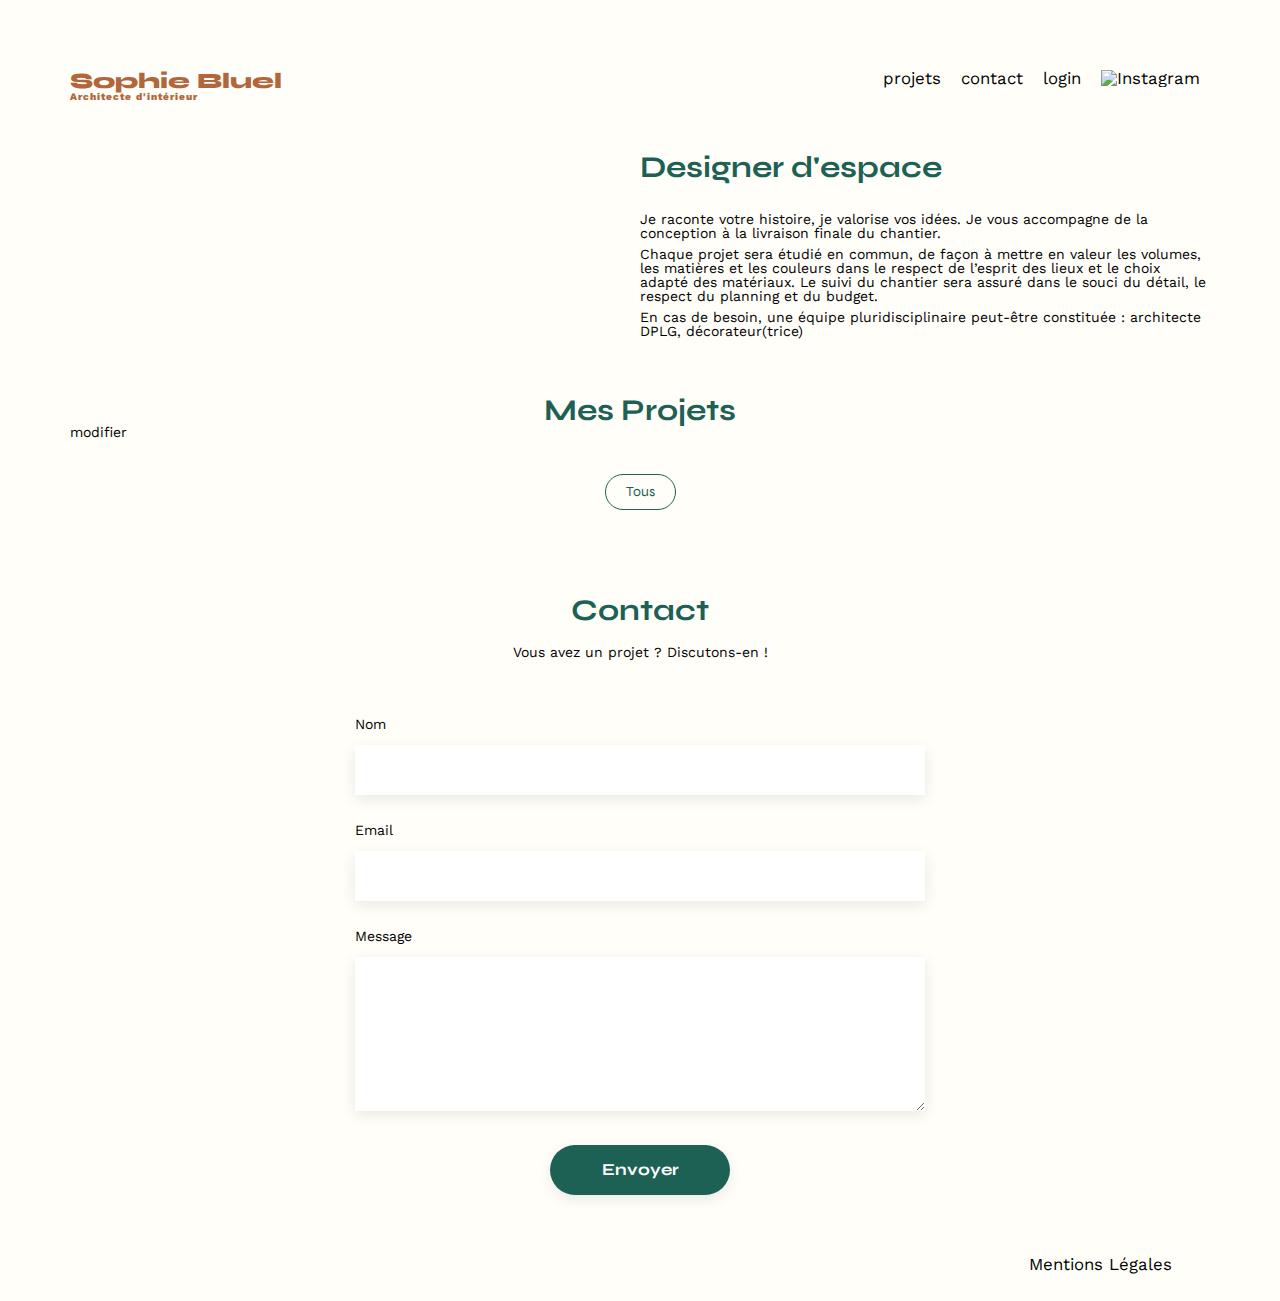
==== FrontEnd/index.html @ c0ee8204 "Ajout d'un cursor pointer pour rendre les bouton fermer et précèdent de la modale plus interactifs" ====
<!DOCTYPE html>
<html lang="fr">
<head>
	<meta charset="UTF-8">
	<title>Sophie Bluel - Architecte d'intérieur</title>
	<meta name="viewport" content="width=device-width, initial-scale=1.0">
	<link rel="preconnect" href="https://fonts.googleapis.com">
	<link rel="preconnect" href="https://fonts.gstatic.com" crossorigin>
	<script src="https://kit.fontawesome.com/dfe884a656.js" crossorigin="anonymous"></script>
	<link href="https://fonts.googleapis.com/css2?family=Syne:wght@700;800&family=Work+Sans&display=swap" rel="stylesheet">
	<meta name="description" content="">
	<link rel="stylesheet" href="./assets/style.css">
	<script src="./Javascript/app.js" defer></script>
</head>
<body>
<aside id="modal1" 
class="modal" 
aria-hidden="true" 
role="dialog" 
aria-labelledby="titlemodal"
style="display: none;"
>
	<div class="modal-wrapper js-modal-stop">
		<div class="gallery-modal">
			<div class="close-button-container">
				<button class="js-modal-close">
					<i class="fa-solid fa-xmark"></i>
				</button>
			</div>
			<h3>Galerie Photo</h3>
			<div class="modal-gallery"></div>
			<hr />
			<div class="modal-button-container">
				<button class="add-photo-button">Ajouter une photo</button>
			</div>
		</div>
		<!----> 
		<div class="add-modal" style="display: none;">
			<div class="modal-buttons-container">
				<button class="js-modal-back">
					<i class="fa-solid fa-arrow-left"></i>
				</button>
				<button class="js-modal-close">
					<i class="fa-solid fa-xmark"></i>
				</button>
			</div>

			<h3>Ajout photo</h3>
				<div class="form add-photo-form">
    				<form id="picture-form" action="#" method="post">
        				<div class="file-section">
            				<div id="photo-container"></div>
            				<div>
                				<i class="fa-regular fa-image picture-loaded"></i>
            				</div>
            				<label class="picture-loaded" for="file">+ Ajouter photo</label>
            				<input type="file" id="file" name="file" accept="image/png, image/jpeg" />
           					<p class="picture-loaded">jpg, png : 4mo max</p>
        				</div>

        				<label for="title">Titre</label>
        				<input type="text" name="title" id="title" />

        				<label for="category">Catégorie</label>
        				<select id="category" name="category" size="1">
            				<option value="1">Objets</option>
            				<option value="2">Appartements</option>
            				<option value="3">Hôtels & restaurants</option>
        				</select>
						<hr />
          				<input type="submit" value="Valider" />
    				</form>
				</div>
		</div>
	</div>
</aside>
<header>
	<h1>Sophie Bluel <span>Architecte d'intérieur</span></h1>
	<nav>
		<ul>
			<li><a href="index.html">projets</a></li>
			<li><a href="#contact">contact</a></li>
			<li class="login"><a href="login.html">login</a></li>
			<li><img src="./assets/icons/instagram.png" alt="Instagram"></li>
		</ul>
	</nav>
</header>
<main>
	<section id="introduction">
		<figure>
			<img src="./assets/images/sophie-bluel.png" alt="">
		</figure>
		<article>
			<h2>Designer d'espace</h2>
			<p>Je raconte votre histoire, je valorise vos idées. Je vous accompagne de la conception à la livraison finale du chantier.</p>
			<p>Chaque projet sera étudié en commun, de façon à mettre en valeur les volumes, les matières et les couleurs dans le respect de l’esprit des lieux et le choix adapté des matériaux. Le suivi du chantier sera assuré dans le souci du détail, le respect du planning et du budget.</p>
			<p>En cas de besoin, une équipe pluridisciplinaire peut-être constituée : architecte DPLG, décorateur(trice)</p>
		</article>
	</section>
	<section id="portfolio">
		<div class="projet-container">
			<h2>Mes Projets</h2>
			<p><i class="fa-regular fa-pen-to-square"></i>modifier</a></p>
		</div>
		<div class="div-container">
			<div class="tous">Tous</div>
	    </div>
	<div class="gallery">
		</div>
	</section>
	<section id="contact">
		<h2>Contact</h2>
		<p>Vous avez un projet ? Discutons-en !</p>
		<form action="#" method="post">
			<label for="name">Nom</label>
			<input type="text" name="name" id="name">
			<label for="email">Email</label>
			<input type="email" name="email" id="email">
			<label for="message">Message</label>
			<textarea name="message" id="message" cols="30" rows="10"></textarea>
			<input type="submit" value="Envoyer">
		</form>
	</section>
</main>

<footer>
	<nav>
		<ul>
			<li>Mentions Légales</li>
		</ul>
	</nav>
</footer>
</body>
</html>
---- FrontEnd/assets/style.css ----
.container {
    display: flex;
    align-items: center; /* Centre verticalement les éléments */
	justify-content: center;
}

.container h2 {
    text-align: center; /* Centre le texte à l'intérieur de h2 */
}

.container p {
    margin-left: 10px; /* Ajuste l'espace entre h2 et p selon vos besoins */
}
/* http://meyerweb.com/eric/tools/css/reset/
   v2.0 | 20110126
   License: none (public domain)
*/
* {
	box-sizing: border-box;
}

html, body, div, span, applet, object, iframe,
h1, h2, h3, h4, h5, h6, p, blockquote, pre,
a, abbr, acronym, address, big, cite, code,
del, dfn, em, img, ins, kbd, q, s, samp,
small, strike, strong, sub, sup, tt, var,
b, u, i, center,
dl, dt, dd, ol, ul, li,
fieldset, form, label, legend,
table, caption, tbody, tfoot, thead, tr, th, td,
article, aside, canvas, details, embed,
figure, figcaption, footer, header, hgroup,
menu, nav, output, ruby, section, summary,
time, mark, audio, video {
	margin: 0;
	padding: 0;
	border: 0;
	font-size: 100%;
	font: inherit;
	vertical-align: baseline;
}
a {
	color: black;
	text-decoration: none;
}
a:visited {
	color: black;
}
/* HTML5 display-role reset for older browsers */
article, aside, details, figcaption, figure,
footer, header, hgroup, menu, nav, section {
	display: block;
}
body {
	line-height: 1;
	background-color: #FFFEF8;
}
ol, ul {
	list-style: none;
}
blockquote, q {
	quotes: none;
}
blockquote:before, blockquote:after,
q:before, q:after {
	content: '';
	content: none;
}
table {
	border-collapse: collapse;
	border-spacing: 0;
}
/** end reset css**/
body {
	max-width: 1140px;
	margin:auto;
	font-family: 'Work Sans' ;
	font-size: 14px;
	margin-top: 70px;
}
header {
	display: flex;
	justify-content: space-between;
	margin: 50px 0
}
section {
	margin: 50px 0
}

h1{
	display: flex;
	flex-direction: column;
	font-family: 'Syne';
	font-size: 22px;
	font-weight: 800;
	color: #B1663C
}

h1 > span {
	font-family: 'Work Sans';
	font-size:10px;
	letter-spacing: 0.1em;
;
}

h2{
	font-family: 'Syne';
	font-weight: 700;
	font-size: 30px;
	color: #1D6154
}
nav ul {
	display: flex;
	align-items: center;
	list-style-type: none;

}
nav li {
	padding: 0 10px;
	font-size: 1.2em;
}

li:hover {
	color: #B1663C;
}
#introduction {
	display: flex;
	align-items: center;
}
#introduction figure {
	flex: 1
}
#introduction img {
	display: block;
	margin: auto;
	width: 80%;
}

#introduction article {
	flex: 1
}
#introduction h2 {
	margin-bottom: 1em;
}

#introduction p {
	margin-bottom: 0.5em;
}
#portfolio h2 {
	text-align: center;
}

.js-modal-2 {
	padding-top: 10px;
}

.div-container {
    min-width: 550px;
	width: 50%;
    display: flex;
    justify-content: space-evenly;
    margin: 35px auto;
}
.div-container > * {
	padding: 10px 20px;
	border: 1px solid #1D6154;
	border-radius: 25px;
	font-family: 'Syne';
	color: #1D6154;
	cursor: pointer;
}
.div-container > *:hover{
	background-color: #1D6154;
	color: white;
}

.active-filter {
	background-color: #1D6154;
	color: white;
}
.gallery {
	width: 100%;
	display: grid;
	grid-template-columns: 1fr 1fr 1fr;
	grid-column-gap: 20px;
	grid-row-gap: 20px;
}

.gallery img {
	width: 100%;
	height: 500px;
    overflow: hidden;
	object-fit: cover;
}

.close-button-container{
    display: flex;
    justify-content: flex-end;
}
.modal-buttons-container{
	display: flex;
    justify-content: space-between;
}


.projets-title {
	margin-bottom: 0;
}

.projets-container {
    display: flex;
    justify-content: center; /* Pour aligner verticalement les éléments */
    gap: 10px; /* Pour ajouter un espace entre les éléments, si nécessaire */
}

.projets-container p {
	cursor: pointer;
}


.js-modal-close {
    border: none;
    background-color: white;
    font-size: 18px;
	cursor: pointer;
}
.js-modal-back {
	border: none;
    background-color: white;
    font-size: 18px;
	cursor: pointer;
}
.modal-wrapper h3 {
    font-size: 18px;
    text-align: center;
    display: block;
    margin-bottom: 40px;
}
.modal-gallery {
    width: 100%;
	display: grid;
	grid-template-columns: 1fr 1fr 1fr 1fr 1fr;
	grid-column-gap: 20px;
	grid-row-gap: 20px;
}
.modal-gallery img {
	width: 100%;
}
.modal-wrapper hr {
    margin-top: 30px;
	width: 100%;
}
.modal-button-container{
    display: flex;
    justify-content: center;
}
.add-photo-button {
    padding: 10px 20px;
    margin-top: 10px;
    border: 1px solid #1D6154;
    border-radius: 25px;
    font-family: 'Syne';
    color: white;
    cursor: pointer;
    background-color: #1D6154;
    width: 250px;
}
.image-container {
    position: relative;
    display: inline-block;
}

.image-container img {
    display: block;
}

.image-container .overlay-icon {
    position: absolute;
    top: 6px; /* Ajustez cette valeur pour placer l'icône en fonction de vos besoins */
    right: 6px; /* Ajustez cette valeur pour placer l'icône en fonction de vos besoins */
    font-size: 16px; /* Ajustez cette valeur pour la taille de l'icône */
    cursor: pointer;
    background-color: black;
    color: white;
    padding: 4px;
    border-radius: 10%;
}
.form {
	width: 50%;
	margin: auto;
}
.form > * {
	text-align: center;
	
}
.form h2{
	margin-bottom: 20px;
}
.form form {
	text-align: left;
	margin-top:30px;
	display: flex;
	flex-direction: column;
}

.form input {
	height: 50px;
	font-size: 1.2em;
	border: none;
	box-shadow: 0px 4px 14px rgba(0, 0, 0, 0.09);
}

.form select {
	height: 50px;
	font-size: 1.2em;
	border: none;
	box-shadow: 0px 4px 14px rgba(0, 0, 0, 0.09);
}

.form label {
	margin: 2em 0 1em 0;
}
.form textarea {
	border: none;
	box-shadow: 0px 4px 14px rgba(0, 0, 0, 0.09);
}
.add-photo-form {
	width: 70%;
}
input[type="submit"]{
	font-family: 'Syne';
	font-weight: 700;
	color: white;
	background-color: #1D6154;
	margin : 2em auto ;
	width: 180px;
	text-align: center;
	border-radius: 60px ;
}

footer nav ul {
	display: flex;
	justify-content: flex-end;
	margin: 2em
}
#contact, 
#login {
	width: 50%;
margin: auto;
}
#contact > *, 
#login > * {
	text-align: center;

}
#contact h2,
#login h2{
	margin-bottom: 20px;
}
#contact form,
#login form {
	text-align: left;
	margin-top:30px;
	display: flex;
	flex-direction: column;
}

#contact input,
#login input {
	height: 50px;
	font-size: 1.2em;
	border: none;
	box-shadow: 0px 4px 14px rgba(0, 0, 0, 0.09);
}
#contact label,
#login label {
	margin: 2em 0 1em 0;
}
#contact textarea,
#login textarea {
	border: none;
	box-shadow: 0px 4px 14px rgba(0, 0, 0, 0.09);
}
.error-login {
	background-color: #B84947;
	color: white;
	display: flex;
	justify-content: center;
	padding: 10px;
}

.edit {
	background-color: black;
	color: white;
	height: 50px;
	display: flex;
	justify-content: center;
	align-items: center;
	width: 100vw; /* Utilisez 100vw pour la largeur complète de la fenêtre */
	position: absolute; /* Positionnement absolu pour sortir du flux */
	left: 0; /* Alignez à gauche de la fenêtre */
	top: 0; /* Positionnez en haut, ajustez si nécessaire */
}

.edit a {
	color: white;
}
.edit a:visited {
	color: white;
}

/* modal */

.modal {
	position: fixed;
	display: flex;
	align-items: center;
	justify-content: center;
	top: 0;
	left: 0;
	width: 100%;
	height: 100%;
	background: rgba(0, 0,0,0.8);
}

.modal-wrapper {
	overflow: auto;
	width: 600px;
	max-width: calc(100vh - 20px);
	max-height: calc(100vh - 20px);
	padding: 20px;
	background-color: white;
}

.file-section {
	background-color: #E8F1F6;
	display: flex;
	flex-direction: column;
	align-items: center;
	padding: 10px;
}

.file-section label {
	padding: 10px 20px;
    margin-top: 10px;
    border-radius: 25px;
    font-family: 'Syne';
    color: white;
    cursor: pointer;
    background-color: #B9C5CC;
	color: #306685;
    width: 170px;
	text-align: center;
}

.fa-image {
	color: #B9C5CC;
	font-size: 50px;
	margin-top: 5px;
}

#photo-container {
	width: 80%;
}
#photo-container img {
	width: 100%;
}
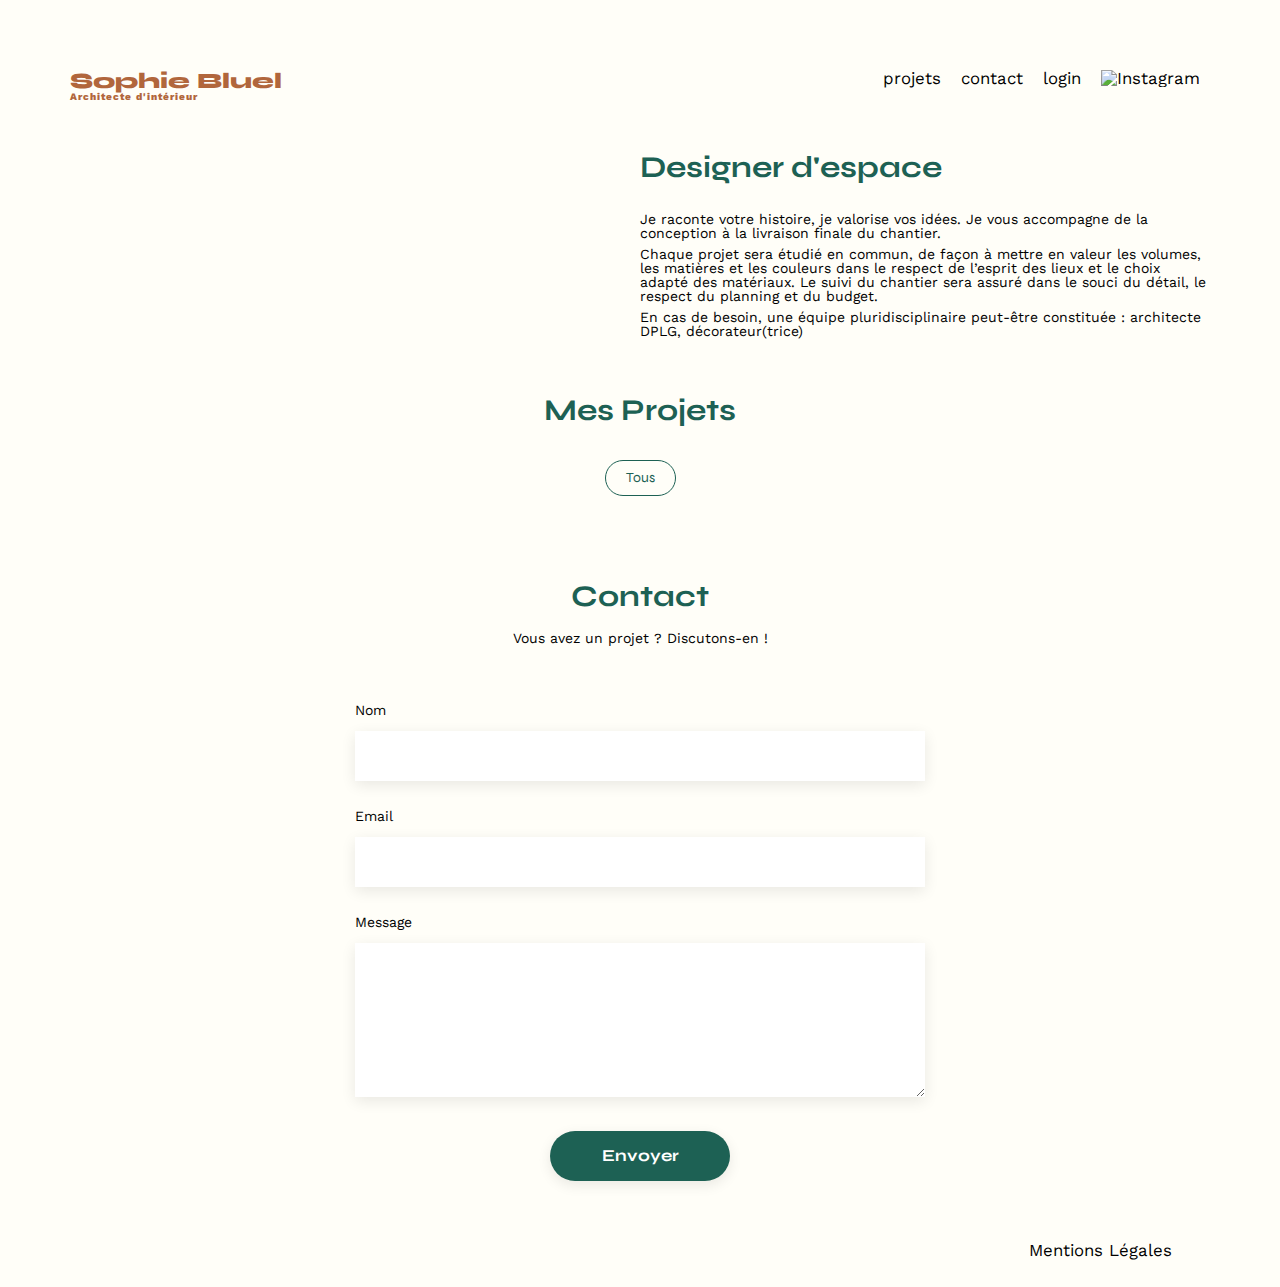
==== commit 7e271971: "Le bouton modifier à côté de 'Mes projets' est désormais cliquable et permet d'accéder à la modale c" ====
--- a/FrontEnd/index.html
+++ b/FrontEnd/index.html
@@ -100,7 +100,7 @@
 	<section id="portfolio">
 		<div class="projet-container">
 			<h2>Mes Projets</h2>
-			<p><i class="fa-regular fa-pen-to-square"></i>modifier</a></p>
+			<a href="#modal1" style="display: none" class="js-modal js-modal-2"><i class="fa-regular fa-pen-to-square"></i>Modifier</a>
 		</div>
 		<div class="div-container">
 			<div class="tous">Tous</div>
--- a/FrontEnd/assets/style.css
+++ b/FrontEnd/assets/style.css
@@ -207,13 +207,13 @@
 	margin-bottom: 0;
 }
 
-.projets-container {
+.projet-container {
     display: flex;
     justify-content: center; /* Pour aligner verticalement les éléments */
     gap: 10px; /* Pour ajouter un espace entre les éléments, si nécessaire */
 }
 
-.projets-container p {
+.projet-container p {
 	cursor: pointer;
 }
 
@@ -336,6 +336,7 @@
 	width: 180px;
 	text-align: center;
 	border-radius: 60px ;
+	cursor: pointer;
 }
 
 footer nav ul {
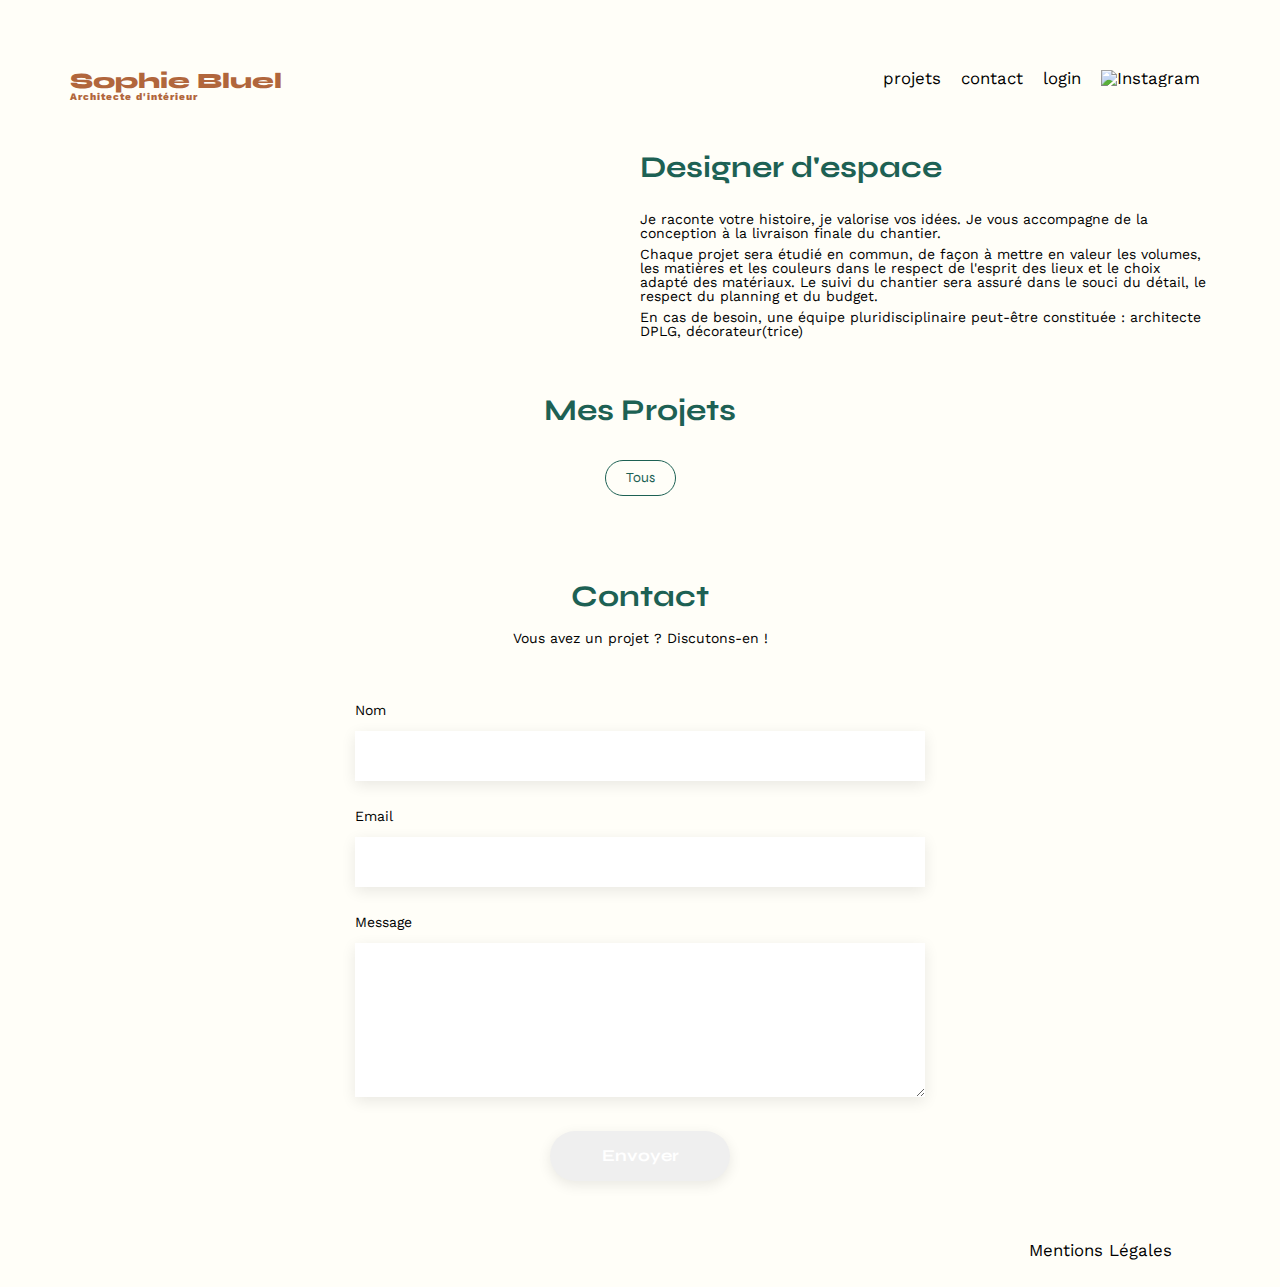
==== commit a5ada402: "Réglage CSS et Javascript du bouton Valider dans le formulaire d'ajout photo" ====
--- a/FrontEnd/index.html
+++ b/FrontEnd/index.html
@@ -48,11 +48,11 @@
 			<h3>Ajout photo</h3>
 				<div class="form add-photo-form">
     				<form id="picture-form" action="#" method="post">
-        				<div class="file-section">
+        				<div class="file-section" id="file-section">
             				<div id="photo-container"></div>
             				<div>
                 				<i class="fa-regular fa-image picture-loaded"></i>
-            				</div>
+            				</div> 
             				<label class="picture-loaded" for="file">+ Ajouter photo</label>
             				<input type="file" id="file" name="file" accept="image/png, image/jpeg" />
            					<p class="picture-loaded">jpg, png : 4mo max</p>
@@ -68,7 +68,7 @@
             				<option value="3">Hôtels & restaurants</option>
         				</select>
 						<hr />
-          				<input type="submit" value="Valider" />
+          				<input type="submit" value="Valider" class="submit-button" />
     				</form>
 				</div>
 		</div>
@@ -93,7 +93,7 @@
 		<article>
 			<h2>Designer d'espace</h2>
 			<p>Je raconte votre histoire, je valorise vos idées. Je vous accompagne de la conception à la livraison finale du chantier.</p>
-			<p>Chaque projet sera étudié en commun, de façon à mettre en valeur les volumes, les matières et les couleurs dans le respect de l’esprit des lieux et le choix adapté des matériaux. Le suivi du chantier sera assuré dans le souci du détail, le respect du planning et du budget.</p>
+			<p>Chaque projet sera étudié en commun, de façon à mettre en valeur les volumes, les matières et les couleurs dans le respect de l'esprit des lieux et le choix adapté des matériaux. Le suivi du chantier sera assuré dans le souci du détail, le respect du planning et du budget.</p>
 			<p>En cas de besoin, une équipe pluridisciplinaire peut-être constituée : architecte DPLG, décorateur(trice)</p>
 		</article>
 	</section>
--- a/FrontEnd/assets/style.css
+++ b/FrontEnd/assets/style.css
@@ -327,16 +327,30 @@
 .add-photo-form {
 	width: 70%;
 }
-input[type="submit"]{
-	font-family: 'Syne';
-	font-weight: 700;
-	color: white;
-	background-color: #1D6154;
-	margin : 2em auto ;
-	width: 180px;
-	text-align: center;
-	border-radius: 60px ;
-	cursor: pointer;
+input[type="submit"] {
+    font-family: 'Syne';
+    font-weight: 700;
+    color: white;
+    margin: 2em auto;
+    width: 180px;
+    text-align: center;
+    border-radius: 60px;
+    transition: background-color 0.3s ease;
+}
+
+/* Styles spécifiques au formulaire d'ajout de photo */
+.add-photo-form input[type="submit"] {
+    background-color: #A7A7A7;
+    cursor: not-allowed;
+}
+
+.add-photo-form input[type="submit"].active {
+    background-color: #1D6154;
+    cursor: pointer;
+}
+
+.add-photo-form input[type="submit"].active:hover {
+    background-color: #0E2F28;
 }
 
 footer nav ul {
@@ -431,6 +445,7 @@
 	max-height: calc(100vh - 20px);
 	padding: 20px;
 	background-color: white;
+	border-radius: 10px;
 }
 
 .file-section {
@@ -465,4 +480,34 @@
 }
 #photo-container img {
 	width: 100%;
-}+}
+
+.success-message {
+    background-color: #4CAF50;
+    color: #fff;
+    padding: 10px 20px;
+    border-radius: 5px;
+    text-align: center;
+    margin-top: 10px;
+    animation: fadeOut 3s forwards;
+}
+
+@keyframes fadeOut {
+    from { opacity: 1; }
+    to { opacity: 0; }
+}
+
+.submit-button {
+    background-color: #A7A7A7;
+    cursor: not-allowed;
+    transition: background-color 0.3s ease;
+}
+
+.submit-button.active {
+    background-color: #1D6154;
+    cursor: pointer;
+}
+
+.submit-button.active:hover {
+    background-color: #0E2F28;
+}
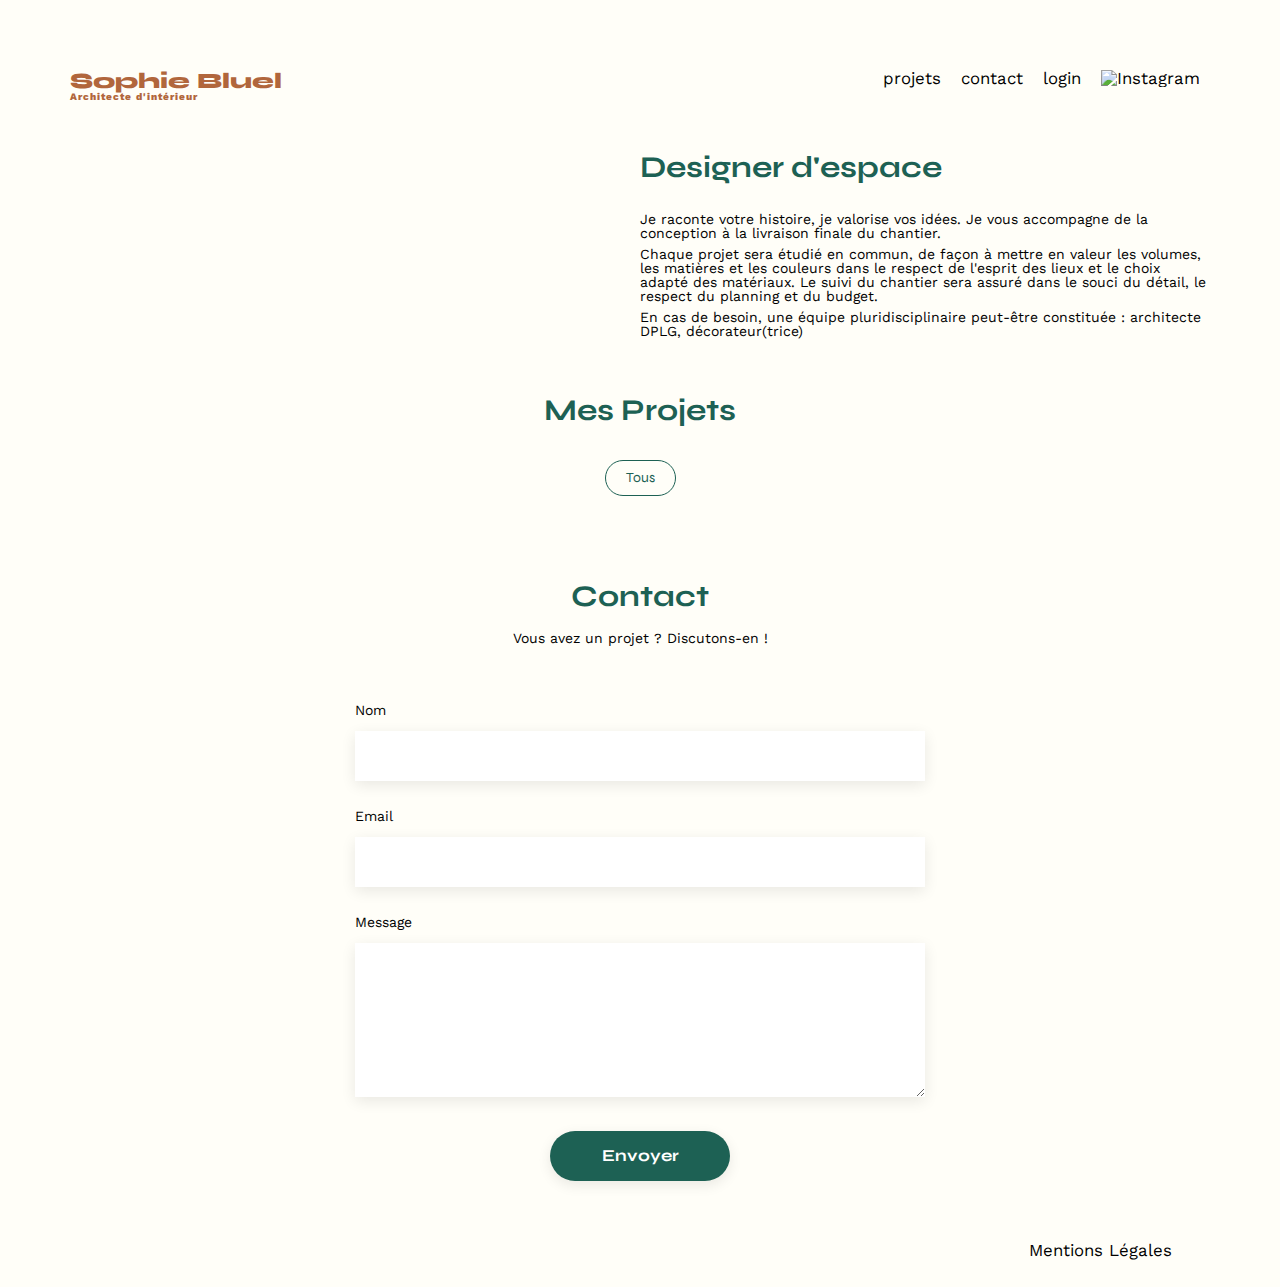
==== commit b5a931f6: "Modification du CSS de la modal de gestion de la gallerie." ====
--- a/FrontEnd/index.html
+++ b/FrontEnd/index.html
@@ -29,9 +29,11 @@
 			</div>
 			<h3>Galerie Photo</h3>
 			<div class="modal-gallery"></div>
-			<hr />
-			<div class="modal-button-container">
-				<button class="add-photo-button">Ajouter une photo</button>
+			<div class="modal-footer">
+				<hr />
+				<div class="modal-button-container">
+					<button class="add-photo-button">Ajouter une photo</button>
+				</div>
 			</div>
 		</div>
 		<!----> 
--- a/FrontEnd/assets/style.css
+++ b/FrontEnd/assets/style.css
@@ -231,39 +231,54 @@
 	cursor: pointer;
 }
 .modal-wrapper h3 {
-    font-size: 18px;
+    font-size: 25px;
     text-align: center;
     display: block;
-    margin-bottom: 40px;
+    margin-bottom: 50px;
 }
 .modal-gallery {
     width: 100%;
-	display: grid;
-	grid-template-columns: 1fr 1fr 1fr 1fr 1fr;
-	grid-column-gap: 20px;
-	grid-row-gap: 20px;
+    display: grid;
+    grid-template-columns: repeat(5, 78px);
+    grid-template-rows: repeat(3, 104px);
+    grid-column-gap: 10px;
+    grid-row-gap: 30px;
+    margin-bottom: 67px;
+    padding: 0 30px;
+    justify-content: center;
+}
+.modal-gallery figure {
+    width: 78px;
+    height: 104px;
 }
 .modal-gallery img {
-	width: 100%;
+    width: 78px;
+    height: 104px;
+    object-fit: cover;
+}
+.modal-gallery figcaption {
+    display: none;
 }
 .modal-wrapper hr {
-    margin-top: 30px;
-	width: 100%;
-}
-.modal-button-container{
+	margin-bottom: 20px;
+    width: 100%;
+    border: none;
+    border-top: 1px solid #B3B3B3;
+}
+.modal-button-container {
     display: flex;
     justify-content: center;
+    margin-bottom: 25px;
 }
 .add-photo-button {
     padding: 10px 20px;
-    margin-top: 10px;
     border: 1px solid #1D6154;
     border-radius: 25px;
     font-family: 'Syne';
     color: white;
     cursor: pointer;
     background-color: #1D6154;
-    width: 250px;
+    width: 237px;
 }
 .image-container {
     position: relative;
@@ -272,18 +287,21 @@
 
 .image-container img {
     display: block;
+    width: 78px;
+    height: 104px;
+    object-fit: cover;
 }
 
 .image-container .overlay-icon {
     position: absolute;
-    top: 6px; /* Ajustez cette valeur pour placer l'icône en fonction de vos besoins */
-    right: 6px; /* Ajustez cette valeur pour placer l'icône en fonction de vos besoins */
-    font-size: 16px; /* Ajustez cette valeur pour la taille de l'icône */
+    top: 6px;
+    right: 6px;
+    font-size: 12px;
     cursor: pointer;
     background-color: black;
     color: white;
-    padding: 4px;
-    border-radius: 10%;
+    padding: 3px;
+    border-radius: 2px;
 }
 .form {
 	width: 50%;
@@ -338,10 +356,21 @@
     transition: background-color 0.3s ease;
 }
 
+/* Style spécifique pour le bouton de connexion et le bouton envoyer */
+.login-button, #contact input[type="submit"] {
+    background-color: #1D6154;
+    cursor: pointer;
+}
+
+.login-button:hover, #contact input[type="submit"]:hover {
+    background-color: #0E2F28;
+}
+
 /* Styles spécifiques au formulaire d'ajout de photo */
 .add-photo-form input[type="submit"] {
     background-color: #A7A7A7;
     cursor: not-allowed;
+    transition: background-color 0.3s ease;
 }
 
 .add-photo-form input[type="submit"].active {
@@ -435,17 +464,17 @@
 	left: 0;
 	width: 100%;
 	height: 100%;
-	background: rgba(0, 0,0,0.8);
+	background: rgba(0, 0, 0, 0.8);
 }
 
 .modal-wrapper {
 	overflow: auto;
-	width: 600px;
-	max-width: calc(100vh - 20px);
-	max-height: calc(100vh - 20px);
-	padding: 20px;
+	width: 630px;
+	height: 730px;
+	padding: 30px;
 	background-color: white;
 	border-radius: 10px;
+	position: relative;
 }
 
 .file-section {
@@ -511,3 +540,39 @@
 .submit-button.active:hover {
     background-color: #0E2F28;
 }
+
+#login p a {
+    text-decoration: underline;
+}
+
+.modal-footer {
+    position: absolute;
+    bottom: 0;
+    left: 0;
+    right: 0;
+    padding: 0 30px 30px;
+    background-color: white;
+}
+
+.modal-footer hr {
+    width: 100%;
+    border: none;
+    border-top: 1px solid #B3B3B3;
+    margin-bottom: 38px;
+}
+
+.modal-footer .modal-button-container {
+    display: flex;
+    justify-content: center;
+}
+
+.modal-footer .add-photo-button {
+    padding: 10px 20px;
+    border: 1px solid #1D6154;
+    border-radius: 25px;
+    font-family: 'Syne';
+    color: white;
+    cursor: pointer;
+    background-color: #1D6154;
+    width: 237px;
+}
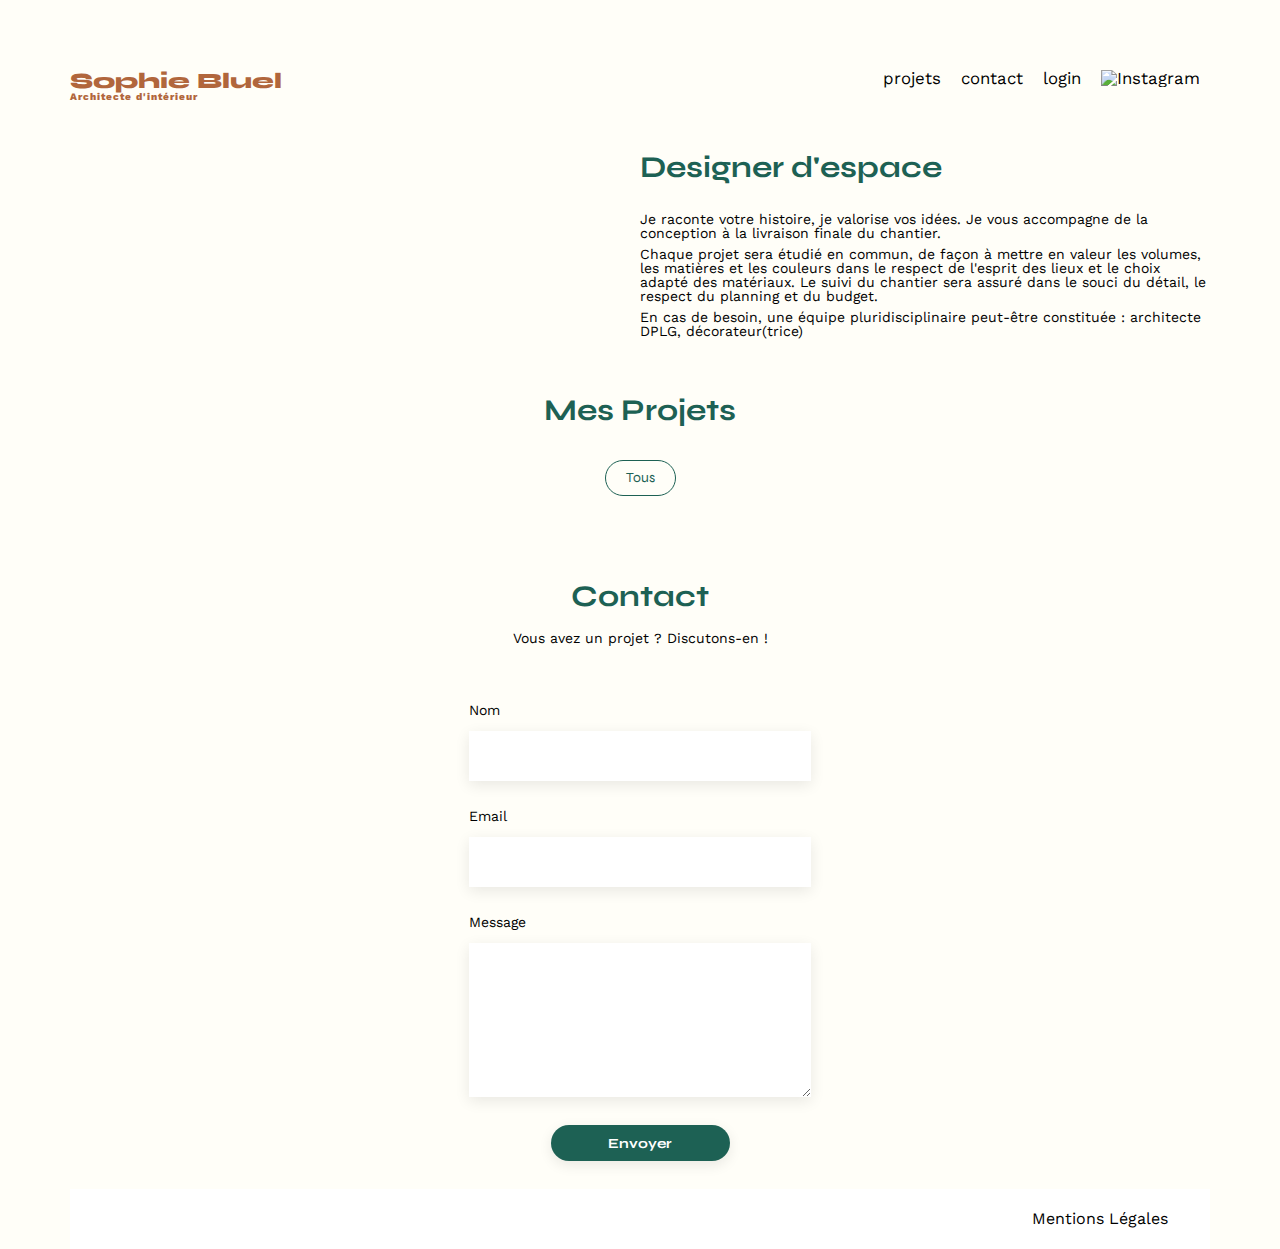
==== commit f053f077: "Réglage de la validation des champs dans la modale d'ajout de travaux" ====
--- a/FrontEnd/index.html
+++ b/FrontEnd/index.html
@@ -69,8 +69,10 @@
             				<option value="2">Appartements</option>
             				<option value="3">Hôtels & restaurants</option>
         				</select>
-						<hr />
-          				<input type="submit" value="Valider" class="submit-button" />
+						<div class="modal-footer">
+							<hr />
+							<input type="submit" value="Valider" class="submit-button" />	
+						</div>
     				</form>
 				</div>
 		</div>
--- a/FrontEnd/assets/style.css
+++ b/FrontEnd/assets/style.css
@@ -161,6 +161,12 @@
     justify-content: space-evenly;
     margin: 35px auto;
 }
+
+/* Ajout de la marge en mode édition */
+.js-modal-2[style*="display: block"] ~ .div-container {
+    margin-bottom: 50px;
+}
+
 .div-container > * {
 	padding: 10px 20px;
 	border: 1px solid #1D6154;
@@ -209,14 +215,13 @@
 
 .projet-container {
     display: flex;
-    justify-content: center; /* Pour aligner verticalement les éléments */
-    gap: 10px; /* Pour ajouter un espace entre les éléments, si nécessaire */
+    justify-content: center;
+    gap: 10px;
 }
 
 .projet-container p {
-	cursor: pointer;
-}
-
+    cursor: pointer;
+}
 
 .js-modal-close {
     border: none;
@@ -259,6 +264,9 @@
 .modal-gallery figcaption {
     display: none;
 }
+figcaption {
+	margin-top: 5px;
+}
 .modal-wrapper hr {
 	margin-bottom: 20px;
     width: 100%;
@@ -350,27 +358,49 @@
     font-weight: 700;
     color: white;
     margin: 2em auto;
-    width: 180px;
     text-align: center;
     border-radius: 60px;
     transition: background-color 0.3s ease;
 }
 
-/* Style spécifique pour le bouton de connexion et le bouton envoyer */
-.login-button, #contact input[type="submit"] {
+/* Style spécifique pour le bouton de connexion */
+#login input[type="submit"] {
     background-color: #1D6154;
     cursor: pointer;
-}
-
-.login-button:hover, #contact input[type="submit"]:hover {
+    width: 179px;
+    height: 36px;
+    font-size: 14px;
+}
+
+#login input[type="submit"]:hover {
+    background-color: #0E2F28;
+}
+
+/* Style spécifique pour le bouton envoyer du formulaire de contact */
+#contact input[type="submit"] {
+    background-color: #1D6154;
+    cursor: pointer;
+    width: 179px;
+    height: 36px;
+    font-size: 14px;
+}
+
+#contact input[type="submit"]:hover {
     background-color: #0E2F28;
 }
 
 /* Styles spécifiques au formulaire d'ajout de photo */
 .add-photo-form input[type="submit"] {
+    padding: 10px 20px;
+    border: 1px solid #1D6154;
+    border-radius: 25px;
+    font-family: 'Syne';
+    color: white;
     background-color: #A7A7A7;
     cursor: not-allowed;
     transition: background-color 0.3s ease;
+    width: 237px;
+    margin: 2em auto;
 }
 
 .add-photo-form input[type="submit"].active {
@@ -382,14 +412,33 @@
     background-color: #0E2F28;
 }
 
+footer {
+    height: 60px;
+    background-color: white;
+    display: flex;
+    align-items: center;
+    justify-content: flex-end;
+    width: 100%;
+    bottom: 0;
+    left: 0;
+}
+
 footer nav ul {
-	display: flex;
-	justify-content: flex-end;
-	margin: 2em
-}
+    display: flex;
+    font-family: 'Work Sans';
+	font-size: medium;
+    margin: 0;
+    padding-right: 2em;
+}
+
+footer nav ul li {
+    font-family: 'Work Sans';
+	font-size:medium;
+}
+
 #contact, 
 #login {
-	width: 50%;
+	width: 30%;
 margin: auto;
 }
 #contact > *, 
@@ -432,7 +481,12 @@
 	justify-content: center;
 	padding: 10px;
 }
-
+.error-message {
+	color: black;
+	display: flex;
+	justify-content: center;
+	padding: 10px;
+}
 .edit {
 	background-color: black;
 	color: white;
@@ -505,10 +559,16 @@
 }
 
 #photo-container {
-	width: 80%;
-}
+    width: 80%;
+    max-height: 169px;
+    display: flex;
+    justify-content: center;
+}
+
 #photo-container img {
-	width: 100%;
+    width: 129px;
+    height: 169px;
+    object-fit: cover;
 }
 
 .success-message {
@@ -527,9 +587,18 @@
 }
 
 .submit-button {
+    padding: 10px 20px;
+    border-radius: 25px;
+    font-family: 'Syne';
+    color: white;
     background-color: #A7A7A7;
     cursor: not-allowed;
     transition: background-color 0.3s ease;
+    width: 237px;
+	height: 36px;
+    margin: 2em auto;
+    display: flex;
+    justify-content: center;
 }
 
 .submit-button.active {
@@ -576,3 +645,7 @@
     background-color: #1D6154;
     width: 237px;
 }
+
+#login p {
+    margin-bottom: 400px;
+}
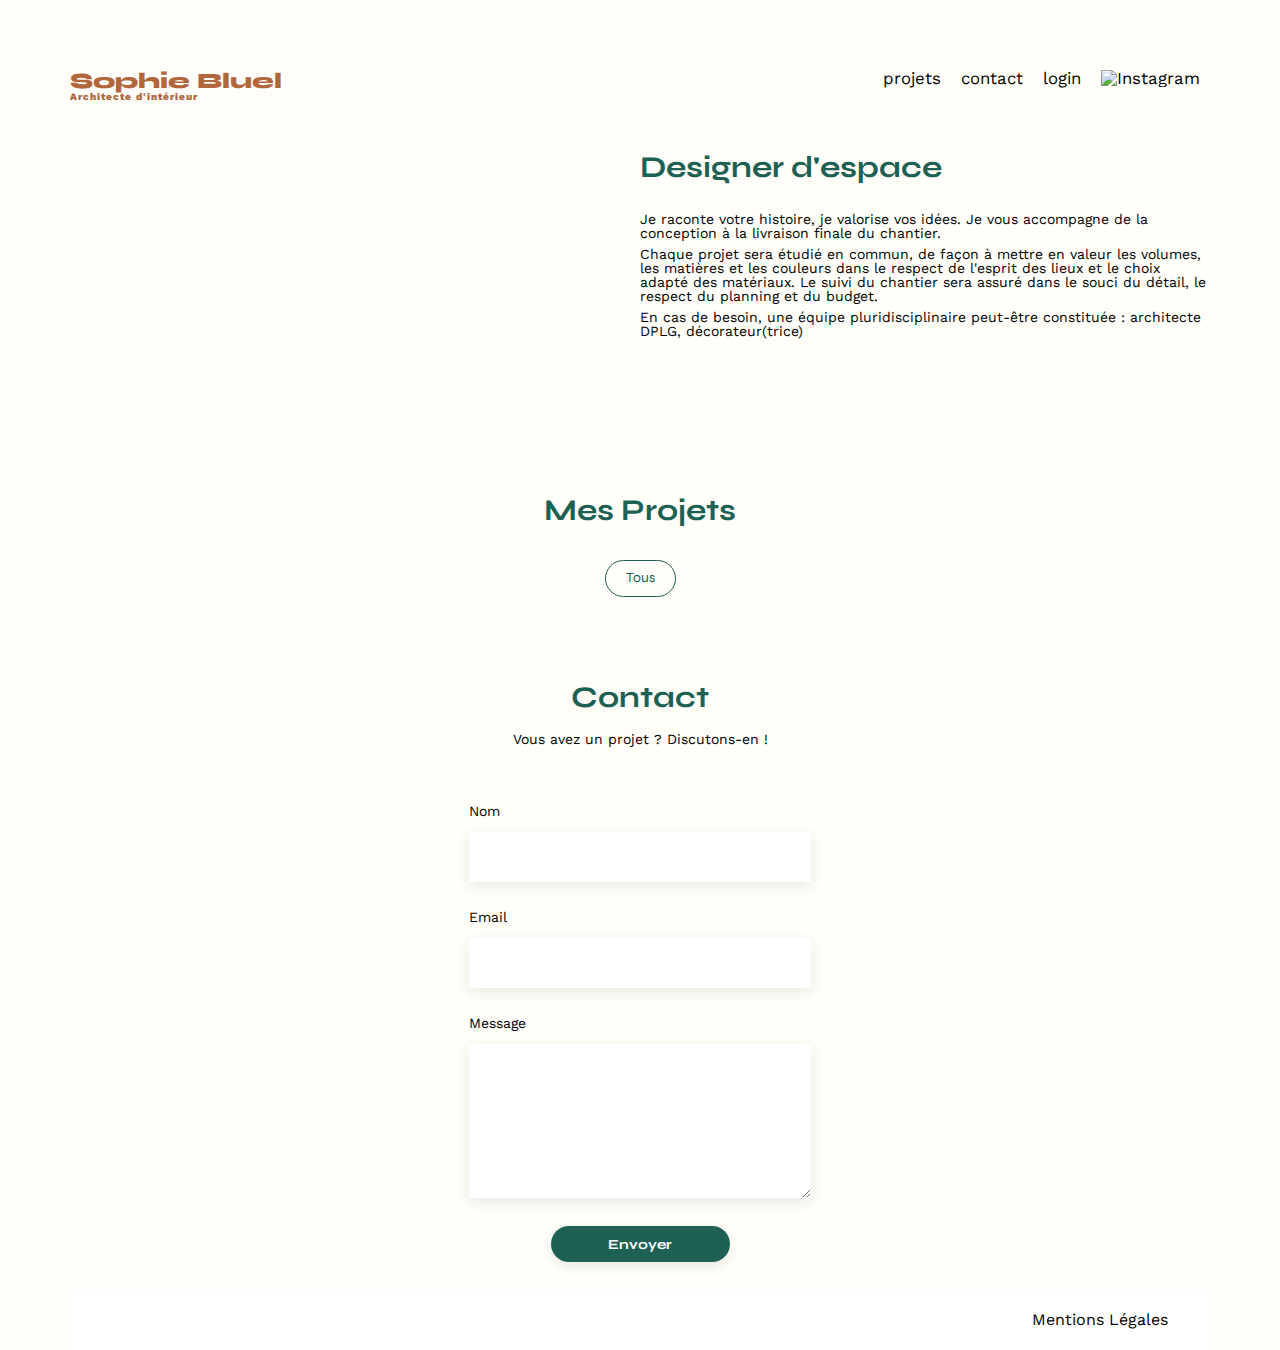
==== commit c27e395a: "Gestion de la barre en mode édition" ====
--- a/FrontEnd/index.html
+++ b/FrontEnd/index.html
@@ -69,7 +69,7 @@
             				<option value="2">Appartements</option>
             				<option value="3">Hôtels & restaurants</option>
         				</select>
-						<div class="modal-footer">
+						<div class="modal-footers">
 							<hr />
 							<input type="submit" value="Valider" class="submit-button" />	
 						</div>
--- a/FrontEnd/assets/style.css
+++ b/FrontEnd/assets/style.css
@@ -160,11 +160,19 @@
     display: flex;
     justify-content: space-evenly;
     margin: 35px auto;
-}
-
-/* Ajout de la marge en mode édition */
+    height: 37px; /* Hauteur fixe pour maintenir l'espace */
+}
+
+/* Style pour le mode édition */
 .js-modal-2[style*="display: block"] ~ .div-container {
-    margin-bottom: 50px;
+    visibility: hidden; /* Au lieu de display: none */
+    margin: 35px auto;
+    height: 37px;
+}
+
+/* Ajout de la marge supérieure à la galerie en mode édition */
+.js-modal-2[style*="display: block"] ~ .gallery {
+    margin-top: 50px;
 }
 
 .div-container > * {
@@ -217,6 +225,7 @@
     display: flex;
     justify-content: center;
     gap: 10px;
+    margin-top: 150px;
 }
 
 .projet-container p {
@@ -287,7 +296,13 @@
     cursor: pointer;
     background-color: #1D6154;
     width: 237px;
-}
+    transition: background-color 0.3s ease;
+}
+
+.add-photo-button:hover {
+    background-color: #0E2F28;
+}
+
 .image-container {
     position: relative;
     display: inline-block;
@@ -391,16 +406,17 @@
 
 /* Styles spécifiques au formulaire d'ajout de photo */
 .add-photo-form input[type="submit"] {
-    padding: 10px 20px;
-    border: 1px solid #1D6154;
+    padding: 0;
+    border: none;
+    margin: 2em auto;
+    font-family: 'Syne';
+    font-weight: 700;
+    color: white;
+    text-align: center;
     border-radius: 25px;
-    font-family: 'Syne';
-    color: white;
-    background-color: #A7A7A7;
-    cursor: not-allowed;
-    transition: background-color 0.3s ease;
     width: 237px;
-    margin: 2em auto;
+    height: 36px;
+    line-height: 36px;
 }
 
 .add-photo-form input[type="submit"].active {
@@ -488,23 +504,24 @@
 	padding: 10px;
 }
 .edit {
-	background-color: black;
-	color: white;
-	height: 50px;
-	display: flex;
-	justify-content: center;
-	align-items: center;
-	width: 100vw; /* Utilisez 100vw pour la largeur complète de la fenêtre */
-	position: absolute; /* Positionnement absolu pour sortir du flux */
-	left: 0; /* Alignez à gauche de la fenêtre */
-	top: 0; /* Positionnez en haut, ajustez si nécessaire */
+    display: none; /* Masqué par défaut */
+    background-color: black;
+    color: white;
+    height: 50px;
+    justify-content: center;
+    align-items: center;
+    width: 100vw;
+    position: absolute;
+    left: 0;
+    top: 0;
 }
 
 .edit a {
-	color: white;
-}
+    color: white;
+}
+
 .edit a:visited {
-	color: white;
+    color: white;
 }
 
 /* modal */
@@ -587,7 +604,8 @@
 }
 
 .submit-button {
-    padding: 10px 20px;
+    padding: 0;
+    border: none;
     border-radius: 25px;
     font-family: 'Syne';
     color: white;
@@ -595,10 +613,12 @@
     cursor: not-allowed;
     transition: background-color 0.3s ease;
     width: 237px;
-	height: 36px;
+    height: 36px;
     margin: 2em auto;
     display: flex;
     justify-content: center;
+    align-items: center;
+    line-height: 36px;
 }
 
 .submit-button.active {
@@ -644,8 +664,37 @@
     cursor: pointer;
     background-color: #1D6154;
     width: 237px;
-}
-
+    transition: background-color 0.3s ease;
+}
+
+.modal-footer .add-photo-button:hover {
+    background-color: #0E2F28;
+}
+
+.modal-footers {
+    position: absolute;
+    bottom: 0;
+    left: 0;
+    right: 0;
+    padding: 0 30px 30px;
+    background-color: white;
+}
+.modal-footers hr {
+    width: 100%;
+    border: none;
+    border-top: 1px solid #B3B3B3;
+    margin-bottom: 38px;
+}
+.modal-footers .submit-button {
+    padding: 10px 20px;
+    border: 1px solid #1D6154;
+    border-radius: 25px;
+    font-family: 'Syne';
+    color: white;
+    cursor: pointer;
+    background-color: #1D6154;
+    width: 237px;
+}
 #login p {
     margin-bottom: 400px;
 }
